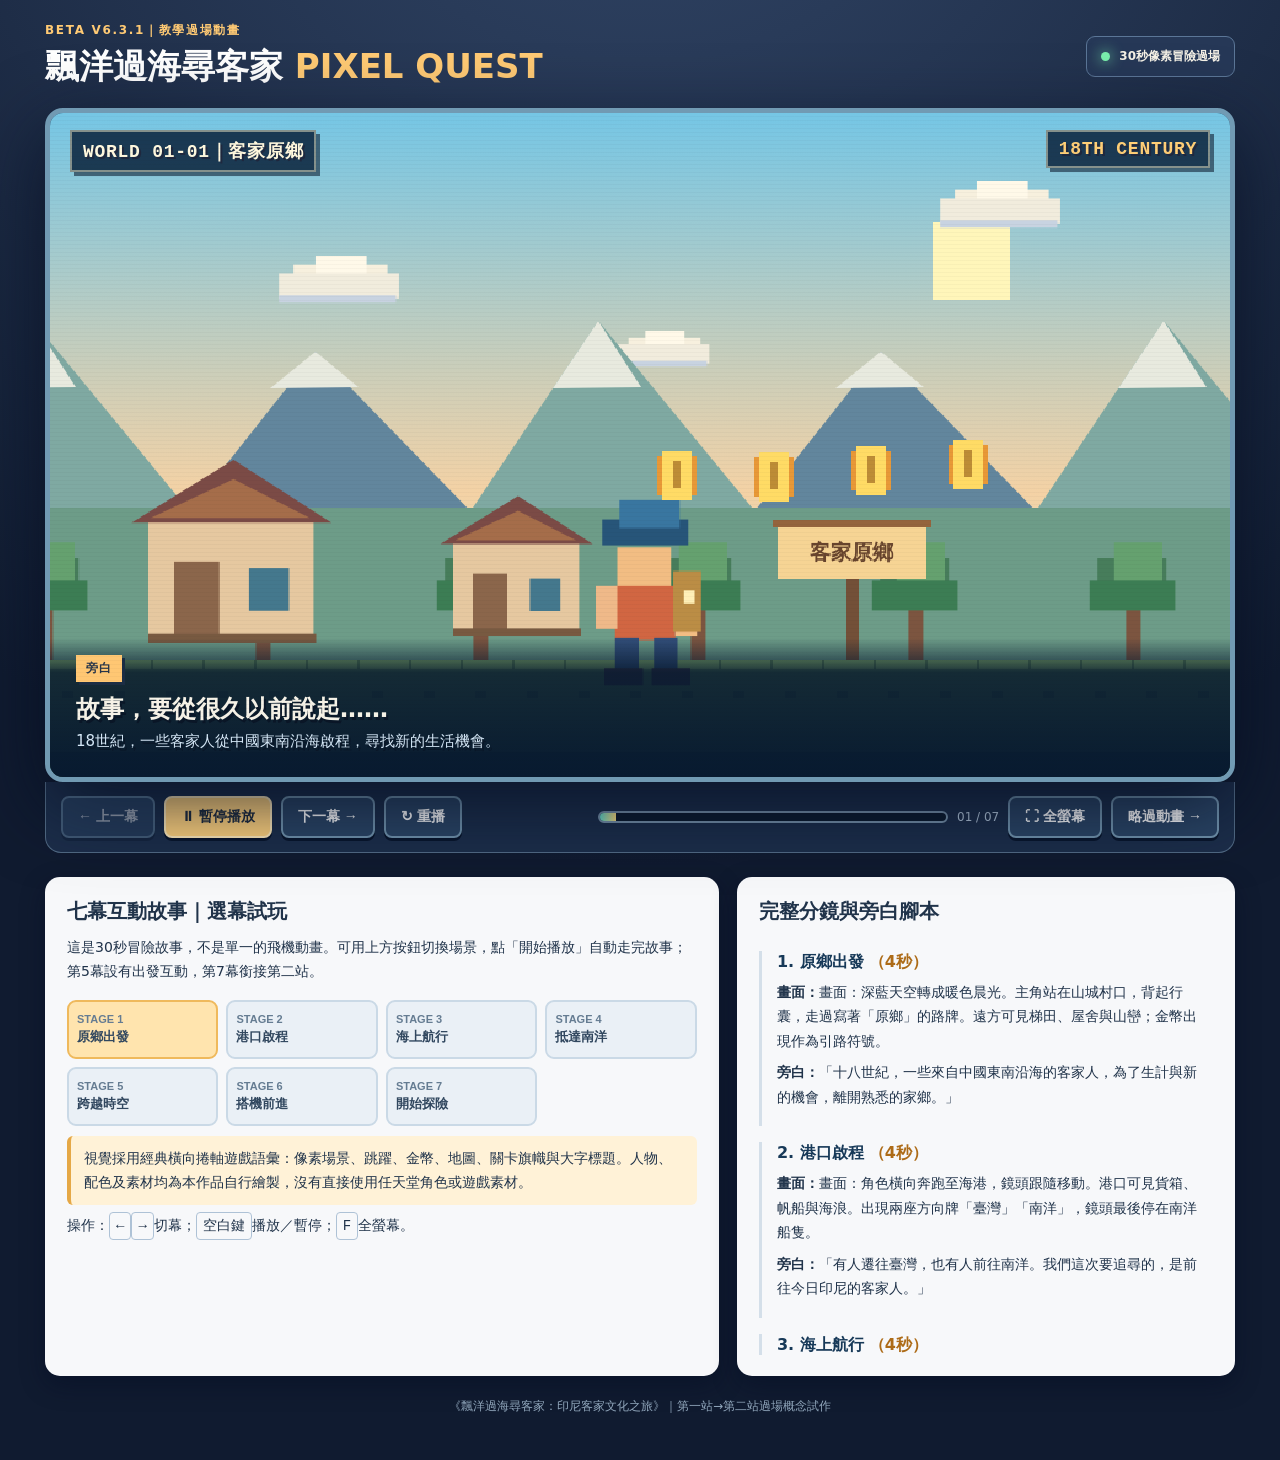
==== journey-pixel.html @ 02c82703 "Add files via upload" ====
<!doctype html><html lang="zh-Hant"><head><meta charset="utf-8"><meta name="viewport" content="width=device-width, initial-scale=1"><title>飄洋過海尋客家｜像素冒險過場動畫概念版</title><style>
:root{font-family:'Noto Sans TC','Microsoft JhengHei',system-ui,sans-serif;color:#f6f2e7;background:#101b30}*{box-sizing:border-box}body{margin:0;background:radial-gradient(circle at 50% -20%,#34496b,#101b30 62%);min-height:100vh}.shell{max-width:1230px;margin:auto;padding:22px 20px 45px}.top{display:flex;align-items:center;justify-content:space-between;gap:18px;flex-wrap:wrap;margin-bottom:18px}.eyebrow{font-size:12px;letter-spacing:.14em;font-weight:850;color:#ffca74}.top h1{font-size:clamp(23px,3vw,34px);margin:5px 0 0;color:white}.status{display:flex;align-items:center;gap:9px;font-weight:800;font-size:12px;background:#263857;padding:11px 14px;border:1px solid #5b7697;border-radius:9px}.pulse{width:9px;height:9px;border-radius:50%;background:#7af0ad;box-shadow:0 0 14px #7af0ad}.game{border:5px solid #719ab3;border-radius:18px;overflow:hidden;background:#152f4b;box-shadow:0 24px 75px #040c20bb, inset 0 0 0 3px #172d48;position:relative}.game:after{content:"";position:absolute;inset:0;pointer-events:none;background:repeating-linear-gradient(to bottom,transparent 0px,transparent 3px,#080e200e 4px);mix-blend-mode:multiply}canvas{display:block;width:100%;aspect-ratio:16/9;image-rendering:pixelated;image-rendering:crisp-edges}.hud{position:absolute;left:20px;right:20px;top:17px;display:flex;justify-content:space-between;align-items:flex-start;gap:14px;pointer-events:none}.hud strong,.hud span{background:#102b44e6;border:2px solid #fff4cd77;padding:7px 11px;color:#fff8de;text-shadow:2px 2px #1f283e;font-weight:900;font-size:clamp(10px,1.65vw,18px);box-shadow:4px 4px #10203599}.labeltime{color:#ffcf77!important}.bottom-overlay{position:absolute;bottom:0;left:0;right:0;padding:17px 26px 24px;background:linear-gradient(transparent,#071a30d9 25%,#081a30 100%);pointer-events:none}.subtitle-name{display:inline-block;background:#ffc773;color:#27354a;font-size:12px;font-weight:950;letter-spacing:.08em;padding:5px 10px;margin-bottom:8px;box-shadow:3px 3px #1b2d44}.subtitle{font-size:clamp(16px,2.1vw,24px);font-weight:900;line-height:1.6;min-height:42px;text-shadow:2px 3px #0a1627}.subtitle small{display:block;font-size:clamp(12px,1.25vw,15px);font-weight:500;color:#d6e8f7}.pixel{font-family:'Courier New','Microsoft JhengHei',monospace;letter-spacing:.04em}.toolbar{background:#1c2e4a;border:1px solid #526b85;border-top:0;border-radius:0 0 16px 16px;padding:14px 15px;display:flex;align-items:center;gap:9px;flex-wrap:wrap}.btn{border:2px solid #7294ae;background:#2b4565;color:#fff;border-radius:8px;min-height:42px;padding:8px 15px;font-size:14px;font-weight:850;cursor:pointer;box-shadow:0 3px #09162c;transition:.1s}.btn:hover{background:#385a7f}.btn:active{transform:translateY(2px);box-shadow:0 1px #09162c}.btn.main{color:#202d3f;background:#ffd27e;border-color:#ffeaba}.btn.main:hover{background:#ffe0a3}.btn:disabled{opacity:.38;cursor:not-allowed}.spacer{flex:1}.progress{flex:2 1 190px;max-width:350px;height:12px;background:#0c1b2e;border:2px solid #7893ac;border-radius:100px;overflow:hidden}.progress>span{display:block;width:0%;height:100%;background:linear-gradient(90deg,#67dfcf,#ffe281)}.tag{color:#b5c9dd;font-size:12px;white-space:nowrap}.optionbox{display:none;position:absolute;bottom:31%;left:50%;transform:translateX(-50%);width:min(90%,590px);background:#102d45ed;border:3px solid #ffe0a0;padding:16px;border-radius:9px;box-shadow:8px 8px #101827aa;z-index:2;text-align:center}.optionbox.show{display:block}.optionbox p{font-weight:900;font-size:18px;margin:0 0 12px}.optionbox button{margin:4px 5px}.section{display:grid;grid-template-columns:minmax(0,1.15fr) minmax(290px,.85fr);gap:18px;margin-top:24px}.panel{background:#f7f8fa;color:#20334a;border-radius:15px;padding:21px 22px;box-shadow:0 9px 25px #030a2066}.panel h2{margin:0 0 10px;font-size:20px}.panel p{line-height:1.75;font-size:14px;margin:7px 0}.scene-buttons{display:grid;grid-template-columns:repeat(4,minmax(0,1fr));gap:8px;margin-top:16px}.scene-buttons button{background:#eaf0f6;border:2px solid #cad9e6;padding:11px 8px;border-radius:9px;font-size:13px;font-weight:850;text-align:left;cursor:pointer;color:#31475f}.scene-buttons button.current{background:#ffe4ae;border-color:#efb95c}.scene-buttons button b{display:block;color:#657c92;font-size:11px;margin-bottom:3px}.script{max-height:420px;overflow:auto;padding-right:5px}.beat{border-left:3px solid #d4dfe9;padding:1px 0 10px 15px;margin:16px 0}.beat b{color:#173958}.beat em{color:#ad6b17;font-style:normal;font-weight:750}.source{color:#91a7bc;font-size:12px;text-align:center;margin:22px 0 0}.key{display:inline-block;padding:1px 6px;border:1px solid #aec2d6;border-radius:4px;font-family:monospace}.note{background:#fff2d7;border-left:4px solid #e5a846;padding:10px 13px;border-radius:6px;margin-top:10px!important}@media(max-width:850px){.section{grid-template-columns:1fr}.scene-buttons{grid-template-columns:repeat(2,1fr)}.bottom-overlay{padding:8px 12px 10px}.subtitle{min-height:0}.hud{top:6px;left:6px;right:6px}.hud strong,.hud span{padding:4px 6px}.toolbar{padding:10px}.optionbox{bottom:32%;padding:10px}.optionbox p{font-size:13px}}

/* 嵌入網站時僅顯示遊戲舞臺與操作列 */
body.embedded{background:#0e1c29;padding:0}.embedded .top,.embedded .section{display:none!important}.embedded .shell{max-width:none;width:100%;margin:0;padding:0}.embedded .game{border-radius:12px}.embedded .toolbar{background:#0d2835;flex-wrap:wrap}.embedded .toolbar .btn{font-size:14px}.embedded .journey-go{background:#f2c17b;color:#143440;border:0;border-radius:8px;padding:10px 18px;font-size:16px;font-weight:800;cursor:pointer}.embedded .journey-go[hidden]{display:none!important} 
</style></head><body><main class="shell"><div class="top"><div><div class="eyebrow">BETA V6.3.1｜教學過場動畫</div><h1>飄洋過海尋客家 <span style="color:#ffca74">PIXEL QUEST</span></h1></div><div class="status"><span class="pulse"></span> 30秒像素冒險過場</div></div><div class="game" id="game"><canvas id="screen" width="960" height="540" aria-label="馬力歐風格的橫向捲軸像素冒險故事動畫"></canvas><div class="hud"><strong class="pixel" id="level">WORLD 01-01｜客家原鄉</strong><span class="labeltime pixel" id="worldtime">18TH CENTURY</span></div><div class="optionbox" id="optionbox"><p>準備跨越時空了嗎？</p><button class="btn main" id="continueBtn">✈ 出發，尋找印尼客家！</button></div><div class="bottom-overlay"><div class="subtitle-name" id="speaker">旁白</div><div class="subtitle" id="subtitle">從家鄉出發，一起走進跨海的客家故事。<small>一段從18世紀到今天的旅程，即將開始。</small></div></div></div><div class="toolbar"><button class="btn" id="prev">← 上一幕</button><button class="btn main" id="play">▶ 開始播放</button><button class="btn" id="next">下一幕 →</button><button class="btn" id="restart">↻ 重播</button><span class="spacer"></span><div class="progress" title="場景播放進度"><span id="bar"></span></div><span class="tag" id="counter">01 / 07</span><button class="btn" id="full">⛶ 全螢幕</button><button class="journey-go" id="journeyGo" hidden>開始探險！ →</button><button class="btn" id="journeySkipIn">略過動畫 →</button></div><div class="section"><section class="panel"><h2>七幕互動故事｜選幕試玩</h2><p>這是30秒冒險故事，不是單一的飛機動畫。可用上方按鈕切換場景，點「開始播放」自動走完故事；第5幕設有出發互動，第7幕銜接第二站。</p><div class="scene-buttons" id="sceneButtons"></div><p class="note">視覺採用經典橫向捲軸遊戲語彙：像素場景、跳躍、金幣、地圖、關卡旗幟與大字標題。人物、配色及素材均為本作品自行繪製，沒有直接使用任天堂角色或遊戲素材。</p><p>操作：<span class="key">←</span><span class="key">→</span>切幕；<span class="key">空白鍵</span>播放／暫停；<span class="key">F</span>全螢幕。</p></section><section class="panel"><h2>完整分鏡與旁白腳本</h2><div class="script" id="script"></div></section></div><p class="source">《飄洋過海尋客家：印尼客家文化之旅》｜第一站→第二站過場概念試作</p></main><script>
(()=>{'use strict';const canvas=document.getElementById('screen'),ctx=canvas.getContext('2d');ctx.imageSmoothingEnabled=false;const $=id=>document.getElementById(id);const durations=[4000,4200,4200,4200,4000,4500,4900];const scenes=[
{world:'WORLD 01-01｜客家原鄉',time:'18TH CENTURY',short:'原鄉出發',speaker:'旁白',title:'故事，要從很久以前說起……',sub:'18世紀，一些客家人從中國東南沿海啟程，尋找新的生活機會。',script:'畫面：深藍天空轉成暖色晨光。主角站在山城村口，背起行囊，走過寫著「原鄉」的路牌。遠方可見梯田、屋舍與山巒；金幣出現作為引路符號。',voice:'十八世紀，一些來自中國東南沿海的客家人，為了生計與新的機會，離開熟悉的家鄉。'},
{world:'WORLD 01-02｜海港',time:'18TH CENTURY',short:'港口啟程',speaker:'旁白',title:'帶著家鄉的語言，走向大海',sub:'有人往臺灣，也有人前往南洋；這趟故事將跟著前往印尼的人們。',script:'畫面：角色橫向奔跑至海港，鏡頭跟隨移動。港口可見貨箱、帆船與海浪。出現兩座方向牌「臺灣」「南洋」，鏡頭最後停在南洋船隻。',voice:'有人遷往臺灣，也有人前往南洋。我們這次要追尋的，是前往今日印尼的客家人。'},
{world:'WORLD 01-03｜越過海洋',time:'SAILING SOUTH',short:'海上航行',speaker:'旁白',title:'飄洋過海，尋找新生活',sub:'海路遙遠而充滿挑戰。抵達之後，人們還要重新建立生活與社群。',script:'畫面：航船穿過會起伏的像素海浪，飛魚躍出，島嶼在遠方緩緩浮現。雲層與海面分層移動，營造橫向捲軸的速度感。',voice:'跨越漫長的海路，人們來到新的土地，也開始面對不同的環境與生活。'},
{world:'WORLD 01-04｜南洋聚落',time:'WEST BORNEO / BANGKA',short:'抵達南洋',speaker:'旁白',title:'從落腳謀生，到形成聚落',sub:'採礦、經商與日常交流，讓客家社群在不同地方逐漸發展。',script:'畫面：帆船靠岸，像素角色走向南洋街市。畫面由空地陸續長出住屋、街道、店鋪與採礦工具；出現「客話」「聚落」「交流」三枚漂浮金幣。',voice:'抵達南洋後，許多人從事採礦、經商等工作，形成聚落，也與當地不同族群往來。'},
{world:'WORLD 02-00｜時空轉換',time:'18TH CENTURY → TODAY',short:'跨越時空',speaker:'旁白',title:'轉眼間，來到了今天……',sub:'幾個世紀過去，當年的移民故事留下了哪些文化與語言？',script:'畫面：場景按下暫停鍵，像素鐘錶快速轉動，老街逐格變成現代城市。畫面中央依序跳出「18世紀」「19世紀」「20世紀」「今天」，然後出現發光的傳送門與飛機。',voice:'時間來到今天。客家人的語言與文化，在印尼經歷了哪些延續、改變和融合？'},
{world:'WORLD 02-01｜飛往印尼',time:'BOARDING NOW',short:'搭機前進',speaker:'冒險任務',title:'現代的我們，換個方式出發！',sub:'搭上飛機，親自去看看印尼的客家文化吧！',script:'畫面：機場登機門與飛機出現。玩家按下「出發」後，飛機沿著弧形路線穿過雲朵，畫面顯示「臺灣→印尼」。這是現代課堂旅行，與前四幕的歷史移民路線明確區隔。',voice:'現在，我們不必乘帆船跨海。搭上飛機，一起去印尼，尋找客家的故事！'},
{world:'WORLD 02-02｜探險開始',time:'QUEST START!',short:'開始探險',speaker:'任務開始',title:'前往印尼，找尋客家！',sub:'開始探險！ 下一站：〈行讀客家世界：印尼客家之旅〉',script:'畫面：飛機落地，主角跳到印尼街景前，背景呈現廟宇、街市與棕櫚樹。三枚大金幣依序亮起：「語言」「生活」「文化」。最後出現「QUEST START!」及金色旗幟，預留「進入第二站」操作。',voice:'前往印尼，找尋客家！準備好了嗎？我們的文化探險，現在開始！'}
];let current=0,playing=false,elapsed=0,last=0,frame=0,optionReady=false;let stars=Array.from({length:32},(_,i)=>({x:(i*79+73)%960,y:(i*53+42)%235}));function rect(x,y,w,h,c){ctx.fillStyle=c;ctx.fillRect(Math.round(x),Math.round(y),Math.round(w),Math.round(h))}function poly(pts,c){ctx.fillStyle=c;ctx.beginPath();ctx.moveTo(pts[0][0],pts[0][1]);for(const p of pts.slice(1))ctx.lineTo(p[0],p[1]);ctx.closePath();ctx.fill()}function text(s,x,y,size=25,color='#fff',stroke='#17334b',align='left'){ctx.font=`900 ${size}px "Microsoft JhengHei",sans-serif`;ctx.textAlign=align;ctx.lineWidth=5;ctx.strokeStyle=stroke;ctx.strokeText(s,x,y);ctx.fillStyle=color;ctx.fillText(s,x,y);ctx.textAlign='left'}function cloud(x,y,scale=1){ctx.save();ctx.translate(x,y);ctx.scale(scale,scale);rect(14,9,90,23,'#f7f0de');rect(35,0,49,33,'#fff9e9');rect(0,17,115,24,'#f1ecdd');rect(0,38,112,7,'#c8d3e1');ctx.restore()}function sky(dark=false){let g=ctx.createLinearGradient(0,0,0,430);if(dark){g.addColorStop(0,'#15395d');g.addColorStop(1,'#438fa8')}else{g.addColorStop(0,'#75c6e5');g.addColorStop(.72,'#f4d2a5');g.addColorStop(1,'#cde2cd')}ctx.fillStyle=g;ctx.fillRect(0,0,960,540);rect(718,89,63,63,dark?'#f5c16f':'#fff6ba');for(let i=0;i<5;i++)cloud(((i*269+80-frame*.32*(i%2+1))%1270+1270)%1270-150,55+i%3*61,.65+(i%2)*.2)}function mountains(){for(let i=0;i<5;i++){let x=i*230-120-(frame*.2%230);poly([[x,333],[x+110,169+i%2*25],[x+245,333]],i%2?'#62869d':'#7fa9a2');poly([[x+73,224],[x+110,169+i%2*25],[x+145,223]],'#e8eadf')}rect(0,321,960,140,'#6d9c88')}function floor(type='grass'){rect(0,445,960,95,type==='sand'?'#cfb27e':'#618953');for(let x=0;x<960;x+=42){rect(x,445,40,7,type==='sand'?'#edcc8a':'#8cb86d');rect(x+10,470,9,6,type==='sand'?'#b59365':'#4a6a47')}rect(0,520,960,20,'#2e513f')}function hut(x,y,s=1){ctx.save();ctx.translate(x,y);ctx.scale(s,s);rect(0,45,128,90,'#e6c8a0');rect(20,77,35,58,'#8b664b');rect(78,82,31,33,'#44788d');poly([[-13,47],[66,-2],[142,47]],'#7b4b46');poly([[2,43],[66,13],[125,43]],'#a56d4a');rect(0,133,130,7,'#785a41');ctx.restore()}function tree(x,y,s=1,tropical=false){ctx.save();ctx.translate(x,y);ctx.scale(s,s);rect(-7,25,15,84,'#7c5540');if(tropical){for(let j=0;j<6;j++)poly([[0,25],[(j-2.5)*17,-13+(j%2)*8],[(j-2.5)*24,-4]],'#3b955d');rect(-5,21,12,11,'#5bb277')}else{rect(-36,-25,70,44,'#477d5b');rect(-19,-41,49,54,'#65a16f');rect(-44,-2,87,30,'#3c7d54')}ctx.restore()}function coin(x,y,phase=0,r=16){const dy=Math.sin(frame*.045+phase)*6;rect(x-r,y-r+dy,r*2,r*2,'#e89837');rect(x-r+4,y-r-4+dy,r*2-8,r*2+8,'#ffdb65');rect(x-3,y-r+4+dy,6,r+6,'#bd8c36')}function character(x,y,scale=1){ctx.save();ctx.translate(x,y+Math.abs(Math.sin(frame*.14))*-8);ctx.scale(scale,scale);rect(-13,-56,25,24,'#f2bd83');rect(-20,-69,40,12,'#275579');rect(-12,-78,28,13,'#3976a0');rect(-14,-38,28,25,'#d16642');rect(-23,-38,10,20,'#efb989');rect(14,-35,10,20,'#f2bd83');rect(-14,-14,11,18,'#324e79');rect(4,-14,11,18,'#324e79');rect(-19,0,18,8,'#422f40');rect(3,0,18,8,'#422f40');rect(13,-45,13,28,'#bb8d45');rect(18,-36,5,6,'#fff0b7');ctx.restore()}function sign(x,y,title){rect(x,y,10,93,'#735038');rect(x-56,y-17,121,44,'#f6d494');rect(x-60,y-21,129,6,'#94643d');text(title,x+4,y+11,17,'#67442d','#f6d494','center')}function water(){rect(0,335,960,205,'#2a789e');for(let i=0;i<20;i++){const x=(i*89-frame*1.2)%1120;const y=360+(i%6)*27;rect(x,y,55+(i%3)*12,5,'#76c6d7');rect(x+15,y+8,28,4,'#4d9dbd')}}function boat(x,y,s=1){ctx.save();ctx.translate(x,y);ctx.scale(s,s);poly([[-126,25],[121,25],[88,65],[-84,65]],'#83583f');rect(-5,-114,7,140,'#69503b');poly([[0,-110],[-103,10],[0,10]],'#f5e3bf');poly([[12,-94],[103,10],[12,10]],'#e3c8a3');rect(-83,68,170,6,'#a9734c');ctx.restore()}function shipModern(x,y){ctx.save();ctx.translate(x,y);rect(-65,-22,115,17,'#f2f3ed');poly([[50,-22],[102,-7],[65,5],[-65,5]],'#e9f1ec');poly([[-15,-15],[-45,-65],[-24,-65],[17,-14]],'#cddfdc');rect(-31,-18,12,5,'#397d9b');rect(-12,-18,12,5,'#397d9b');rect(15,-18,12,5,'#397d9b');poly([[-48,-1],[-65,28],[-45,28],[-17,0]],'#8cc5be');ctx.restore()}function palm(x,y,s=1){tree(x,y,s,true)}function market(){sky();for(let i=0;i<4;i++)palm(70+i*284-(frame*.15%100),345+i%2*35,.9);rect(0,426,960,114,'#bbac7f');hut(140,295,.75);hut(610,270,1);rect(424,340,150,92,'#f3ba72');rect(408,321,183,28,'#b6544c');rect(422,351,154,8,'#f7dc93');for(let i=0;i<3;i++)rect(445+i*35,385,20,45,'#6a5940');for(let i=0;i<6;i++)coin(200+i*101,305+i%2*20,i)}function sceneDraw(t){const p=t/durations[current];ctx.save();ctx.clearRect(0,0,960,540);if(current===0){sky();mountains();for(let i=0;i<7;i++)tree(i*177-(frame*.2%180),382,.8);floor();hut(80,284,1.05);hut(328,313,.8);sign(648,352,'客家原鄉');character(390+Math.min(260,p*300),454,1.75);for(let i=0;i<4;i++)coin(510+i*79,290, i);}
if(current===1){sky();rect(0,370,960,90,'#c4a87d');water();rect(0,428,570,112,'#bd9870');for(let i=0;i<9;i++)rect(i*60,428,11,112,'#7c634b');boat(704-Math.max(0,p-.65)*100,335,.93);character(140+p*310,426,1.55);sign(176,335,'臺灣');sign(390,335,'南洋');for(let i=0;i<4;i++)coin(230+i*100,276,i);}
if(current===2){sky(true);water();for(let i=0;i<3;i++){cloud((i*350-frame*.42)%1280-220,125+i*60,1.25)}boat(350+p*220,325,1.16);for(let i=0;i<5;i++){let x=(i*270+110-frame)%1200;rect(x,400+i%3*34,85,7,'#8cd0d5')}poly([[780-p*60,341],[880-p*60,198],[990-p*60,344]],'#659d7e');for(let i=0;i<4;i++)coin(575+i*65,212,i,12);}
if(current===3){market();character(170+p*280,442,1.45);if(p>.18)text('採金',380,285,22,'#f5e38a');if(p>.36)text('經商',560,287,22,'#f5e38a');if(p>.60){hut(770,310,.68);text('形成聚落',735,284,20,'#fff1bf')} }
if(current===4){sky(true);market();let curtain=Math.max(0,Math.sin(p*Math.PI*3))*0.30;rect(0,0,960,540,`rgba(19,42,78,${curtain})`);const clockX=475,clockY=228;ctx.lineWidth=14;ctx.strokeStyle='#f6d490';ctx.beginPath();ctx.arc(clockX,clockY,89,0,Math.PI*2);ctx.stroke();rect(clockX-4,clockY-60,8,64,'#fff2c2');ctx.save();ctx.translate(clockX,clockY);ctx.rotate(p*13*Math.PI);rect(-4,-7,8,68,'#fff2c2');ctx.restore();text(['18世紀','19世紀','20世紀','今天'][Math.min(3,Math.floor(p*4))],475,374,48,'#ffdf85','#173552','center');for(let i=0;i<8;i++)coin(100+i*106,168+(i%2)*20,i,12);}
if(current===5){sky();rect(0,375,960,165,'#b6a891');rect(0,415,960,125,'#7b8790');for(let i=0;i<11;i++)rect(i*110-20,473,54,8,'#fff4cf');rect(70,272,292,117,'#dae3dd');rect(68,258,296,20,'#527e9a');text('臺灣出發',215,326,27,'#2b5875','#e6e8df','center');let flyX=p<.40?440:p<.6?440+(p-.4)*1000:640+(p-.6)*580;let flyY=p<.40?380:380-(p-.4)*330;shipModern(flyX,flyY);if(p>.5){text('TAIWAN  →  INDONESIA',495,210,27,'#fff1ad','#32526a','center');for(let i=0;i<5;i++)cloud((i*270-frame*2)%1400-200,95+i%3*63,.6)}character(370,411,1.2);}
if(current===6){market();text('QUEST START!',484,160,68,'#ffda74','#24394b','center');for(let i=0;i<3;i++){coin(325+i*165,246,i,23);text(['語言','生活','文化'][i],325+i*165,302,22,'#fff8cf','#21506b','center')}character(250+Math.sin(frame*.06)*16,445,1.8);rect(754,273,12,155,'#fff6d7');rect(768,275,114,62,'#f0ad64');poly([[882,276],[923,305],[882,336]],'#f0ad64');text('GO!',825,311,26,'#263d55','#f0ad64','center');}ctx.restore()}
function change(n,auto=true){current=Math.min(6,Math.max(0,n));elapsed=0;frame=0;optionReady=false;$('optionbox').classList.remove('show');$('level').textContent=scenes[current].world;$('worldtime').textContent=scenes[current].time;$('speaker').textContent=scenes[current].speaker;$('subtitle').innerHTML=scenes[current].title+`<small>${scenes[current].sub}</small>`;$('counter').textContent=String(current+1).padStart(2,'0')+' / 07';document.querySelectorAll('.scene-buttons button').forEach((b,i)=>b.classList.toggle('current',i===current));$('prev').disabled=current===0;$('next').disabled=current===6;if(auto)play(true);$('journeyGo').hidden=true;updateBar();sceneDraw(0)}function updateBar(){$('bar').style.width=`${(current+elapsed/durations[current])/7*100}%`}function play(flag){playing=flag;$('play').textContent=playing?'⏸ 暫停播放':'▶ 繼續播放'}function animate(timestamp){const dt=Math.min(80,timestamp-(last||timestamp));last=timestamp;if(playing){elapsed+=dt;frame++;if(elapsed>=durations[current]){if(current<6)change(current+1,true);else{elapsed=durations[current];play(false);$('journeyGo').hidden=false;}}}sceneDraw(elapsed);updateBar();requestAnimationFrame(animate)}scenes.forEach((v,i)=>{const b=document.createElement('button');b.innerHTML=`<b>STAGE ${i+1}</b>${v.short}`;b.onclick=()=>change(i,true);$('sceneButtons').appendChild(b);const item=document.createElement('div');item.className='beat';item.innerHTML=`<b>${i+1}. ${v.short}</b> <em>（${Math.round(durations[i]/1000)}秒）</em><p><strong>畫面：</strong>${v.script}</p><p><strong>旁白：</strong>「${v.voice}」</p>`;$('script').appendChild(item)});$('play').onclick=()=>{if(current===5&&optionReady){$('optionbox').classList.remove('show');change(6,true)}else play(!playing)};$('prev').onclick=()=>change(current-1,false);$('next').onclick=()=>change(current+1,false);$('restart').onclick=()=>change(0,true);$('continueBtn').onclick=()=>change(6,true);$('journeyGo').onclick=()=>window.parent.postMessage({type:'hakkaJourneyStart'},'*');$('journeySkipIn').onclick=()=>window.parent.postMessage({type:'hakkaJourneyStart'},'*');$('full').onclick=()=>{const e=$('game');if(!document.fullscreenElement)e.requestFullscreen?.();else document.exitFullscreen?.()};window.addEventListener('keydown',e=>{if(e.target.matches('input,textarea'))return;if(e.key==='ArrowRight'){e.preventDefault();if(current<6)change(current+1,true)}if(e.key==='ArrowLeft'){e.preventDefault();if(current>0)change(current-1,true)}if(e.code==='Space'){e.preventDefault();play(!playing)}if(e.key.toLowerCase()==='f')$('full').click()});change(0,true);requestAnimationFrame(animate);})();
</script><script>if(new URLSearchParams(location.search).has("embed"))document.body.classList.add("embedded");</script></body></html>
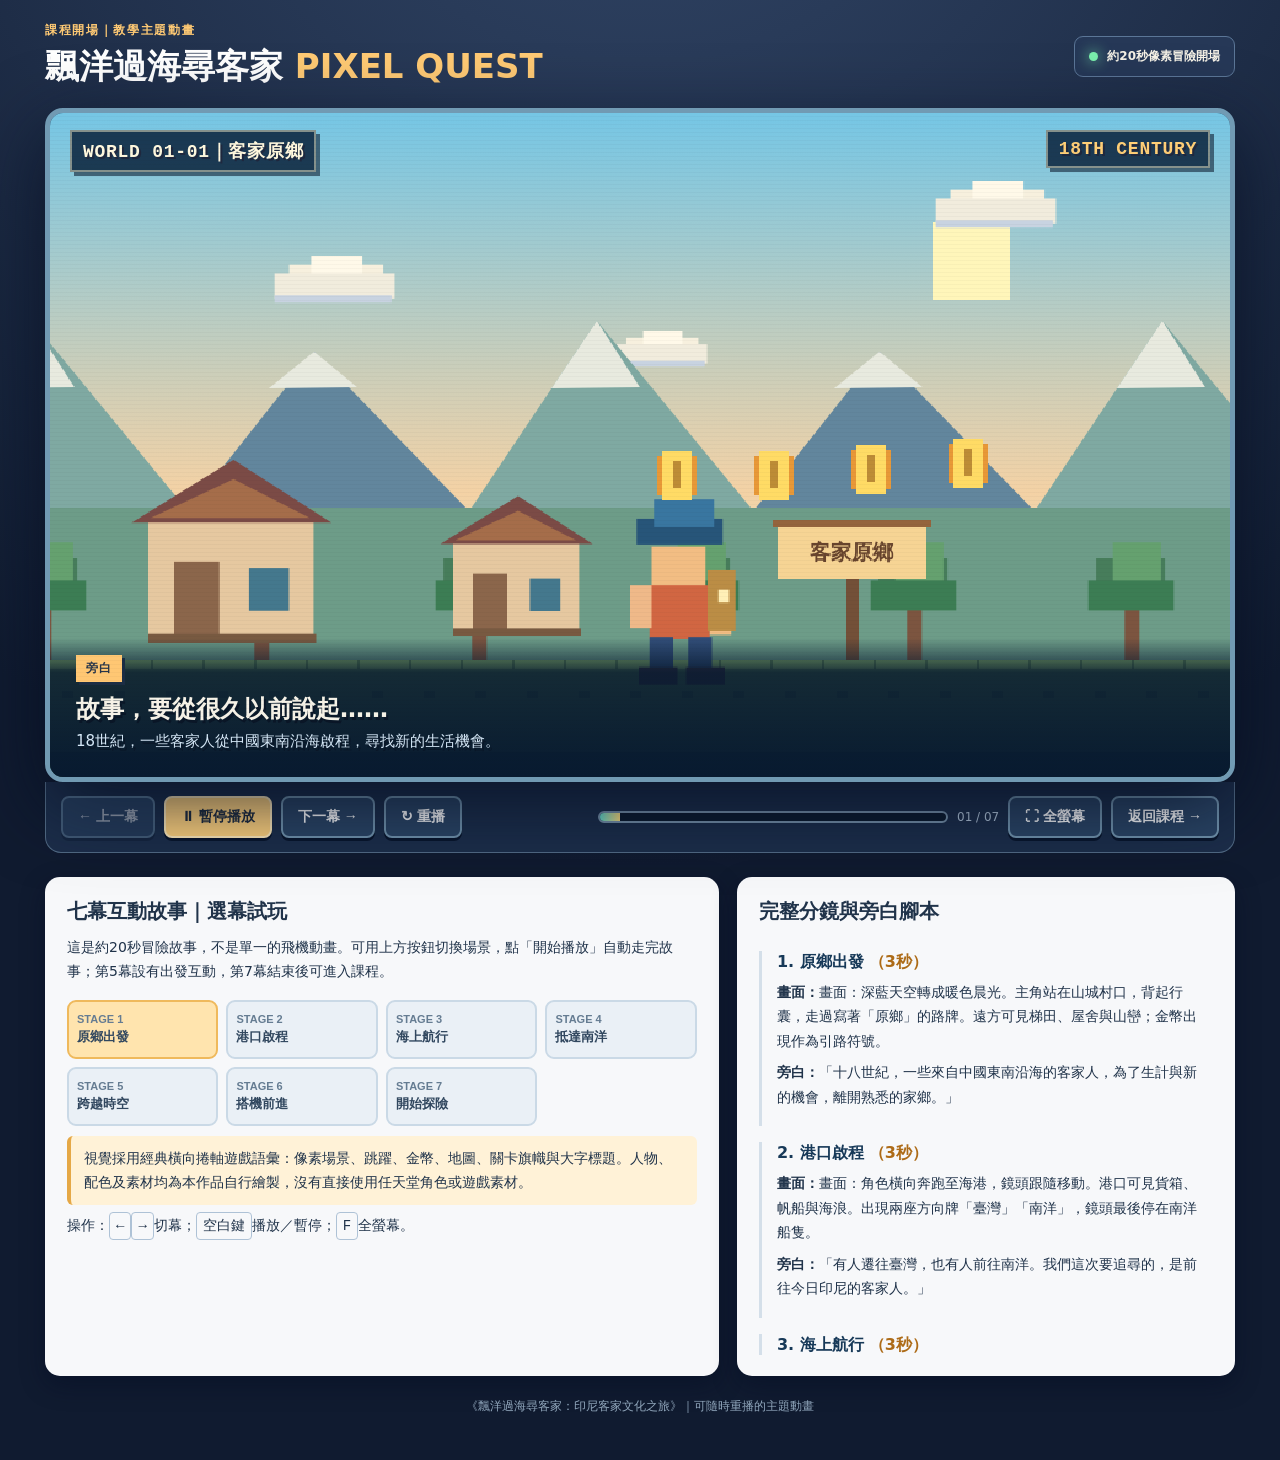
==== commit 6a5dc9e3: "Add files via upload" ====
--- a/journey-pixel.html
+++ b/journey-pixel.html
@@ -1,23 +1,23 @@
-<!doctype html><html lang="zh-Hant"><head><meta charset="utf-8"><meta name="viewport" content="width=device-width, initial-scale=1"><title>飄洋過海尋客家｜像素冒險過場動畫概念版</title><style>
+<!doctype html><html lang="zh-Hant"><head><meta charset="utf-8"><meta name="viewport" content="width=device-width, initial-scale=1"><title>飄洋過海尋客家｜20秒主題開場動畫</title><style>
 :root{font-family:'Noto Sans TC','Microsoft JhengHei',system-ui,sans-serif;color:#f6f2e7;background:#101b30}*{box-sizing:border-box}body{margin:0;background:radial-gradient(circle at 50% -20%,#34496b,#101b30 62%);min-height:100vh}.shell{max-width:1230px;margin:auto;padding:22px 20px 45px}.top{display:flex;align-items:center;justify-content:space-between;gap:18px;flex-wrap:wrap;margin-bottom:18px}.eyebrow{font-size:12px;letter-spacing:.14em;font-weight:850;color:#ffca74}.top h1{font-size:clamp(23px,3vw,34px);margin:5px 0 0;color:white}.status{display:flex;align-items:center;gap:9px;font-weight:800;font-size:12px;background:#263857;padding:11px 14px;border:1px solid #5b7697;border-radius:9px}.pulse{width:9px;height:9px;border-radius:50%;background:#7af0ad;box-shadow:0 0 14px #7af0ad}.game{border:5px solid #719ab3;border-radius:18px;overflow:hidden;background:#152f4b;box-shadow:0 24px 75px #040c20bb, inset 0 0 0 3px #172d48;position:relative}.game:after{content:"";position:absolute;inset:0;pointer-events:none;background:repeating-linear-gradient(to bottom,transparent 0px,transparent 3px,#080e200e 4px);mix-blend-mode:multiply}canvas{display:block;width:100%;aspect-ratio:16/9;image-rendering:pixelated;image-rendering:crisp-edges}.hud{position:absolute;left:20px;right:20px;top:17px;display:flex;justify-content:space-between;align-items:flex-start;gap:14px;pointer-events:none}.hud strong,.hud span{background:#102b44e6;border:2px solid #fff4cd77;padding:7px 11px;color:#fff8de;text-shadow:2px 2px #1f283e;font-weight:900;font-size:clamp(10px,1.65vw,18px);box-shadow:4px 4px #10203599}.labeltime{color:#ffcf77!important}.bottom-overlay{position:absolute;bottom:0;left:0;right:0;padding:17px 26px 24px;background:linear-gradient(transparent,#071a30d9 25%,#081a30 100%);pointer-events:none}.subtitle-name{display:inline-block;background:#ffc773;color:#27354a;font-size:12px;font-weight:950;letter-spacing:.08em;padding:5px 10px;margin-bottom:8px;box-shadow:3px 3px #1b2d44}.subtitle{font-size:clamp(16px,2.1vw,24px);font-weight:900;line-height:1.6;min-height:42px;text-shadow:2px 3px #0a1627}.subtitle small{display:block;font-size:clamp(12px,1.25vw,15px);font-weight:500;color:#d6e8f7}.pixel{font-family:'Courier New','Microsoft JhengHei',monospace;letter-spacing:.04em}.toolbar{background:#1c2e4a;border:1px solid #526b85;border-top:0;border-radius:0 0 16px 16px;padding:14px 15px;display:flex;align-items:center;gap:9px;flex-wrap:wrap}.btn{border:2px solid #7294ae;background:#2b4565;color:#fff;border-radius:8px;min-height:42px;padding:8px 15px;font-size:14px;font-weight:850;cursor:pointer;box-shadow:0 3px #09162c;transition:.1s}.btn:hover{background:#385a7f}.btn:active{transform:translateY(2px);box-shadow:0 1px #09162c}.btn.main{color:#202d3f;background:#ffd27e;border-color:#ffeaba}.btn.main:hover{background:#ffe0a3}.btn:disabled{opacity:.38;cursor:not-allowed}.spacer{flex:1}.progress{flex:2 1 190px;max-width:350px;height:12px;background:#0c1b2e;border:2px solid #7893ac;border-radius:100px;overflow:hidden}.progress>span{display:block;width:0%;height:100%;background:linear-gradient(90deg,#67dfcf,#ffe281)}.tag{color:#b5c9dd;font-size:12px;white-space:nowrap}.optionbox{display:none;position:absolute;bottom:31%;left:50%;transform:translateX(-50%);width:min(90%,590px);background:#102d45ed;border:3px solid #ffe0a0;padding:16px;border-radius:9px;box-shadow:8px 8px #101827aa;z-index:2;text-align:center}.optionbox.show{display:block}.optionbox p{font-weight:900;font-size:18px;margin:0 0 12px}.optionbox button{margin:4px 5px}.section{display:grid;grid-template-columns:minmax(0,1.15fr) minmax(290px,.85fr);gap:18px;margin-top:24px}.panel{background:#f7f8fa;color:#20334a;border-radius:15px;padding:21px 22px;box-shadow:0 9px 25px #030a2066}.panel h2{margin:0 0 10px;font-size:20px}.panel p{line-height:1.75;font-size:14px;margin:7px 0}.scene-buttons{display:grid;grid-template-columns:repeat(4,minmax(0,1fr));gap:8px;margin-top:16px}.scene-buttons button{background:#eaf0f6;border:2px solid #cad9e6;padding:11px 8px;border-radius:9px;font-size:13px;font-weight:850;text-align:left;cursor:pointer;color:#31475f}.scene-buttons button.current{background:#ffe4ae;border-color:#efb95c}.scene-buttons button b{display:block;color:#657c92;font-size:11px;margin-bottom:3px}.script{max-height:420px;overflow:auto;padding-right:5px}.beat{border-left:3px solid #d4dfe9;padding:1px 0 10px 15px;margin:16px 0}.beat b{color:#173958}.beat em{color:#ad6b17;font-style:normal;font-weight:750}.source{color:#91a7bc;font-size:12px;text-align:center;margin:22px 0 0}.key{display:inline-block;padding:1px 6px;border:1px solid #aec2d6;border-radius:4px;font-family:monospace}.note{background:#fff2d7;border-left:4px solid #e5a846;padding:10px 13px;border-radius:6px;margin-top:10px!important}@media(max-width:850px){.section{grid-template-columns:1fr}.scene-buttons{grid-template-columns:repeat(2,1fr)}.bottom-overlay{padding:8px 12px 10px}.subtitle{min-height:0}.hud{top:6px;left:6px;right:6px}.hud strong,.hud span{padding:4px 6px}.toolbar{padding:10px}.optionbox{bottom:32%;padding:10px}.optionbox p{font-size:13px}}
 
 /* 嵌入網站時僅顯示遊戲舞臺與操作列 */
 body.embedded{background:#0e1c29;padding:0}.embedded .top,.embedded .section{display:none!important}.embedded .shell{max-width:none;width:100%;margin:0;padding:0}.embedded .game{border-radius:12px}.embedded .toolbar{background:#0d2835;flex-wrap:wrap}.embedded .toolbar .btn{font-size:14px}.embedded .journey-go{background:#f2c17b;color:#143440;border:0;border-radius:8px;padding:10px 18px;font-size:16px;font-weight:800;cursor:pointer}.embedded .journey-go[hidden]{display:none!important} 
-</style></head><body><main class="shell"><div class="top"><div><div class="eyebrow">BETA V6.3.1｜教學過場動畫</div><h1>飄洋過海尋客家 <span style="color:#ffca74">PIXEL QUEST</span></h1></div><div class="status"><span class="pulse"></span> 30秒像素冒險過場</div></div><div class="game" id="game"><canvas id="screen" width="960" height="540" aria-label="馬力歐風格的橫向捲軸像素冒險故事動畫"></canvas><div class="hud"><strong class="pixel" id="level">WORLD 01-01｜客家原鄉</strong><span class="labeltime pixel" id="worldtime">18TH CENTURY</span></div><div class="optionbox" id="optionbox"><p>準備跨越時空了嗎？</p><button class="btn main" id="continueBtn">✈ 出發，尋找印尼客家！</button></div><div class="bottom-overlay"><div class="subtitle-name" id="speaker">旁白</div><div class="subtitle" id="subtitle">從家鄉出發，一起走進跨海的客家故事。<small>一段從18世紀到今天的旅程，即將開始。</small></div></div></div><div class="toolbar"><button class="btn" id="prev">← 上一幕</button><button class="btn main" id="play">▶ 開始播放</button><button class="btn" id="next">下一幕 →</button><button class="btn" id="restart">↻ 重播</button><span class="spacer"></span><div class="progress" title="場景播放進度"><span id="bar"></span></div><span class="tag" id="counter">01 / 07</span><button class="btn" id="full">⛶ 全螢幕</button><button class="journey-go" id="journeyGo" hidden>開始探險！ →</button><button class="btn" id="journeySkipIn">略過動畫 →</button></div><div class="section"><section class="panel"><h2>七幕互動故事｜選幕試玩</h2><p>這是30秒冒險故事，不是單一的飛機動畫。可用上方按鈕切換場景，點「開始播放」自動走完故事；第5幕設有出發互動，第7幕銜接第二站。</p><div class="scene-buttons" id="sceneButtons"></div><p class="note">視覺採用經典橫向捲軸遊戲語彙：像素場景、跳躍、金幣、地圖、關卡旗幟與大字標題。人物、配色及素材均為本作品自行繪製，沒有直接使用任天堂角色或遊戲素材。</p><p>操作：<span class="key">←</span><span class="key">→</span>切幕；<span class="key">空白鍵</span>播放／暫停；<span class="key">F</span>全螢幕。</p></section><section class="panel"><h2>完整分鏡與旁白腳本</h2><div class="script" id="script"></div></section></div><p class="source">《飄洋過海尋客家：印尼客家文化之旅》｜第一站→第二站過場概念試作</p></main><script>
-(()=>{'use strict';const canvas=document.getElementById('screen'),ctx=canvas.getContext('2d');ctx.imageSmoothingEnabled=false;const $=id=>document.getElementById(id);const durations=[4000,4200,4200,4200,4000,4500,4900];const scenes=[
+</style></head><body><main class="shell"><div class="top"><div><div class="eyebrow">課程開場｜教學主題動畫</div><h1>飄洋過海尋客家 <span style="color:#ffca74">PIXEL QUEST</span></h1></div><div class="status"><span class="pulse"></span> 約20秒像素冒險開場</div></div><div class="game" id="game"><canvas id="screen" width="960" height="540" aria-label="馬力歐風格的橫向捲軸像素冒險故事動畫"></canvas><div class="hud"><strong class="pixel" id="level">WORLD 01-01｜客家原鄉</strong><span class="labeltime pixel" id="worldtime">18TH CENTURY</span></div><div class="optionbox" id="optionbox"><p>準備跨越時空了嗎？</p><button class="btn main" id="continueBtn">✈ 出發，尋找印尼客家！</button></div><div class="bottom-overlay"><div class="subtitle-name" id="speaker">旁白</div><div class="subtitle" id="subtitle">從家鄉出發，一起走進跨海的客家故事。<small>一段從18世紀到今天的旅程，即將開始。</small></div></div></div><div class="toolbar"><button class="btn" id="prev">← 上一幕</button><button class="btn main" id="play">▶ 開始播放</button><button class="btn" id="next">下一幕 →</button><button class="btn" id="restart">↻ 重播</button><span class="spacer"></span><div class="progress" title="場景播放進度"><span id="bar"></span></div><span class="tag" id="counter">01 / 07</span><button class="btn" id="full">⛶ 全螢幕</button><button class="journey-go" id="journeyGo" hidden>進入課程 →</button><button class="btn" id="journeySkipIn">返回課程 →</button></div><div class="section"><section class="panel"><h2>七幕互動故事｜選幕試玩</h2><p>這是約20秒冒險故事，不是單一的飛機動畫。可用上方按鈕切換場景，點「開始播放」自動走完故事；第5幕設有出發互動，第7幕結束後可進入課程。</p><div class="scene-buttons" id="sceneButtons"></div><p class="note">視覺採用經典橫向捲軸遊戲語彙：像素場景、跳躍、金幣、地圖、關卡旗幟與大字標題。人物、配色及素材均為本作品自行繪製，沒有直接使用任天堂角色或遊戲素材。</p><p>操作：<span class="key">←</span><span class="key">→</span>切幕；<span class="key">空白鍵</span>播放／暫停；<span class="key">F</span>全螢幕。</p></section><section class="panel"><h2>完整分鏡與旁白腳本</h2><div class="script" id="script"></div></section></div><p class="source">《飄洋過海尋客家：印尼客家文化之旅》｜可隨時重播的主題動畫</p></main><script>
+(()=>{'use strict';const canvas=document.getElementById('screen'),ctx=canvas.getContext('2d');ctx.imageSmoothingEnabled=false;const $=id=>document.getElementById(id);const PLAYBACK_SPEED=1.5;const durations=[4000,4200,4200,4200,4000,4500,4900];const scenes=[
 {world:'WORLD 01-01｜客家原鄉',time:'18TH CENTURY',short:'原鄉出發',speaker:'旁白',title:'故事，要從很久以前說起……',sub:'18世紀，一些客家人從中國東南沿海啟程，尋找新的生活機會。',script:'畫面：深藍天空轉成暖色晨光。主角站在山城村口，背起行囊，走過寫著「原鄉」的路牌。遠方可見梯田、屋舍與山巒；金幣出現作為引路符號。',voice:'十八世紀，一些來自中國東南沿海的客家人，為了生計與新的機會，離開熟悉的家鄉。'},
 {world:'WORLD 01-02｜海港',time:'18TH CENTURY',short:'港口啟程',speaker:'旁白',title:'帶著家鄉的語言，走向大海',sub:'有人往臺灣，也有人前往南洋；這趟故事將跟著前往印尼的人們。',script:'畫面：角色橫向奔跑至海港，鏡頭跟隨移動。港口可見貨箱、帆船與海浪。出現兩座方向牌「臺灣」「南洋」，鏡頭最後停在南洋船隻。',voice:'有人遷往臺灣，也有人前往南洋。我們這次要追尋的，是前往今日印尼的客家人。'},
 {world:'WORLD 01-03｜越過海洋',time:'SAILING SOUTH',short:'海上航行',speaker:'旁白',title:'飄洋過海，尋找新生活',sub:'海路遙遠而充滿挑戰。抵達之後，人們還要重新建立生活與社群。',script:'畫面：航船穿過會起伏的像素海浪，飛魚躍出，島嶼在遠方緩緩浮現。雲層與海面分層移動，營造橫向捲軸的速度感。',voice:'跨越漫長的海路，人們來到新的土地，也開始面對不同的環境與生活。'},
 {world:'WORLD 01-04｜南洋聚落',time:'WEST BORNEO / BANGKA',short:'抵達南洋',speaker:'旁白',title:'從落腳謀生，到形成聚落',sub:'採礦、經商與日常交流，讓客家社群在不同地方逐漸發展。',script:'畫面：帆船靠岸，像素角色走向南洋街市。畫面由空地陸續長出住屋、街道、店鋪與採礦工具；出現「客話」「聚落」「交流」三枚漂浮金幣。',voice:'抵達南洋後，許多人從事採礦、經商等工作，形成聚落，也與當地不同族群往來。'},
 {world:'WORLD 02-00｜時空轉換',time:'18TH CENTURY → TODAY',short:'跨越時空',speaker:'旁白',title:'轉眼間，來到了今天……',sub:'幾個世紀過去，當年的移民故事留下了哪些文化與語言？',script:'畫面：場景按下暫停鍵，像素鐘錶快速轉動，老街逐格變成現代城市。畫面中央依序跳出「18世紀」「19世紀」「20世紀」「今天」，然後出現發光的傳送門與飛機。',voice:'時間來到今天。客家人的語言與文化，在印尼經歷了哪些延續、改變和融合？'},
 {world:'WORLD 02-01｜飛往印尼',time:'BOARDING NOW',short:'搭機前進',speaker:'冒險任務',title:'現代的我們，換個方式出發！',sub:'搭上飛機，親自去看看印尼的客家文化吧！',script:'畫面：機場登機門與飛機出現。玩家按下「出發」後，飛機沿著弧形路線穿過雲朵，畫面顯示「臺灣→印尼」。這是現代課堂旅行，與前四幕的歷史移民路線明確區隔。',voice:'現在，我們不必乘帆船跨海。搭上飛機，一起去印尼，尋找客家的故事！'},
-{world:'WORLD 02-02｜探險開始',time:'QUEST START!',short:'開始探險',speaker:'任務開始',title:'前往印尼，找尋客家！',sub:'開始探險！ 下一站：〈行讀客家世界：印尼客家之旅〉',script:'畫面：飛機落地，主角跳到印尼街景前，背景呈現廟宇、街市與棕櫚樹。三枚大金幣依序亮起：「語言」「生活」「文化」。最後出現「QUEST START!」及金色旗幟，預留「進入第二站」操作。',voice:'前往印尼，找尋客家！準備好了嗎？我們的文化探險，現在開始！'}
+{world:'WORLD 02-02｜探險開始',time:'QUEST START!',short:'開始探險',speaker:'任務開始',title:'前往印尼，找尋客家！',sub:'開始探險！ 接下來一起走進印尼客家文化之旅。',script:'畫面：飛機落地，主角跳到印尼街景前，背景呈現廟宇、街市與棕櫚樹。三枚大金幣依序亮起：「語言」「生活」「文化」。最後在「行讀客家世界：印尼客家文化之旅」主題字樣下方出現「QUEST START!」及金色旗幟，預留「進入課程」操作。',voice:'前往印尼，找尋客家！準備好了嗎？我們的文化探險，現在開始！'}
 ];let current=0,playing=false,elapsed=0,last=0,frame=0,optionReady=false;let stars=Array.from({length:32},(_,i)=>({x:(i*79+73)%960,y:(i*53+42)%235}));function rect(x,y,w,h,c){ctx.fillStyle=c;ctx.fillRect(Math.round(x),Math.round(y),Math.round(w),Math.round(h))}function poly(pts,c){ctx.fillStyle=c;ctx.beginPath();ctx.moveTo(pts[0][0],pts[0][1]);for(const p of pts.slice(1))ctx.lineTo(p[0],p[1]);ctx.closePath();ctx.fill()}function text(s,x,y,size=25,color='#fff',stroke='#17334b',align='left'){ctx.font=`900 ${size}px "Microsoft JhengHei",sans-serif`;ctx.textAlign=align;ctx.lineWidth=5;ctx.strokeStyle=stroke;ctx.strokeText(s,x,y);ctx.fillStyle=color;ctx.fillText(s,x,y);ctx.textAlign='left'}function cloud(x,y,scale=1){ctx.save();ctx.translate(x,y);ctx.scale(scale,scale);rect(14,9,90,23,'#f7f0de');rect(35,0,49,33,'#fff9e9');rect(0,17,115,24,'#f1ecdd');rect(0,38,112,7,'#c8d3e1');ctx.restore()}function sky(dark=false){let g=ctx.createLinearGradient(0,0,0,430);if(dark){g.addColorStop(0,'#15395d');g.addColorStop(1,'#438fa8')}else{g.addColorStop(0,'#75c6e5');g.addColorStop(.72,'#f4d2a5');g.addColorStop(1,'#cde2cd')}ctx.fillStyle=g;ctx.fillRect(0,0,960,540);rect(718,89,63,63,dark?'#f5c16f':'#fff6ba');for(let i=0;i<5;i++)cloud(((i*269+80-frame*.32*(i%2+1))%1270+1270)%1270-150,55+i%3*61,.65+(i%2)*.2)}function mountains(){for(let i=0;i<5;i++){let x=i*230-120-(frame*.2%230);poly([[x,333],[x+110,169+i%2*25],[x+245,333]],i%2?'#62869d':'#7fa9a2');poly([[x+73,224],[x+110,169+i%2*25],[x+145,223]],'#e8eadf')}rect(0,321,960,140,'#6d9c88')}function floor(type='grass'){rect(0,445,960,95,type==='sand'?'#cfb27e':'#618953');for(let x=0;x<960;x+=42){rect(x,445,40,7,type==='sand'?'#edcc8a':'#8cb86d');rect(x+10,470,9,6,type==='sand'?'#b59365':'#4a6a47')}rect(0,520,960,20,'#2e513f')}function hut(x,y,s=1){ctx.save();ctx.translate(x,y);ctx.scale(s,s);rect(0,45,128,90,'#e6c8a0');rect(20,77,35,58,'#8b664b');rect(78,82,31,33,'#44788d');poly([[-13,47],[66,-2],[142,47]],'#7b4b46');poly([[2,43],[66,13],[125,43]],'#a56d4a');rect(0,133,130,7,'#785a41');ctx.restore()}function tree(x,y,s=1,tropical=false){ctx.save();ctx.translate(x,y);ctx.scale(s,s);rect(-7,25,15,84,'#7c5540');if(tropical){for(let j=0;j<6;j++)poly([[0,25],[(j-2.5)*17,-13+(j%2)*8],[(j-2.5)*24,-4]],'#3b955d');rect(-5,21,12,11,'#5bb277')}else{rect(-36,-25,70,44,'#477d5b');rect(-19,-41,49,54,'#65a16f');rect(-44,-2,87,30,'#3c7d54')}ctx.restore()}function coin(x,y,phase=0,r=16){const dy=Math.sin(frame*.045+phase)*6;rect(x-r,y-r+dy,r*2,r*2,'#e89837');rect(x-r+4,y-r-4+dy,r*2-8,r*2+8,'#ffdb65');rect(x-3,y-r+4+dy,6,r+6,'#bd8c36')}function character(x,y,scale=1){ctx.save();ctx.translate(x,y+Math.abs(Math.sin(frame*.14))*-8);ctx.scale(scale,scale);rect(-13,-56,25,24,'#f2bd83');rect(-20,-69,40,12,'#275579');rect(-12,-78,28,13,'#3976a0');rect(-14,-38,28,25,'#d16642');rect(-23,-38,10,20,'#efb989');rect(14,-35,10,20,'#f2bd83');rect(-14,-14,11,18,'#324e79');rect(4,-14,11,18,'#324e79');rect(-19,0,18,8,'#422f40');rect(3,0,18,8,'#422f40');rect(13,-45,13,28,'#bb8d45');rect(18,-36,5,6,'#fff0b7');ctx.restore()}function sign(x,y,title){rect(x,y,10,93,'#735038');rect(x-56,y-17,121,44,'#f6d494');rect(x-60,y-21,129,6,'#94643d');text(title,x+4,y+11,17,'#67442d','#f6d494','center')}function water(){rect(0,335,960,205,'#2a789e');for(let i=0;i<20;i++){const x=(i*89-frame*1.2)%1120;const y=360+(i%6)*27;rect(x,y,55+(i%3)*12,5,'#76c6d7');rect(x+15,y+8,28,4,'#4d9dbd')}}function boat(x,y,s=1){ctx.save();ctx.translate(x,y);ctx.scale(s,s);poly([[-126,25],[121,25],[88,65],[-84,65]],'#83583f');rect(-5,-114,7,140,'#69503b');poly([[0,-110],[-103,10],[0,10]],'#f5e3bf');poly([[12,-94],[103,10],[12,10]],'#e3c8a3');rect(-83,68,170,6,'#a9734c');ctx.restore()}function shipModern(x,y){ctx.save();ctx.translate(x,y);rect(-65,-22,115,17,'#f2f3ed');poly([[50,-22],[102,-7],[65,5],[-65,5]],'#e9f1ec');poly([[-15,-15],[-45,-65],[-24,-65],[17,-14]],'#cddfdc');rect(-31,-18,12,5,'#397d9b');rect(-12,-18,12,5,'#397d9b');rect(15,-18,12,5,'#397d9b');poly([[-48,-1],[-65,28],[-45,28],[-17,0]],'#8cc5be');ctx.restore()}function palm(x,y,s=1){tree(x,y,s,true)}function market(){sky();for(let i=0;i<4;i++)palm(70+i*284-(frame*.15%100),345+i%2*35,.9);rect(0,426,960,114,'#bbac7f');hut(140,295,.75);hut(610,270,1);rect(424,340,150,92,'#f3ba72');rect(408,321,183,28,'#b6544c');rect(422,351,154,8,'#f7dc93');for(let i=0;i<3;i++)rect(445+i*35,385,20,45,'#6a5940');for(let i=0;i<6;i++)coin(200+i*101,305+i%2*20,i)}function sceneDraw(t){const p=t/durations[current];ctx.save();ctx.clearRect(0,0,960,540);if(current===0){sky();mountains();for(let i=0;i<7;i++)tree(i*177-(frame*.2%180),382,.8);floor();hut(80,284,1.05);hut(328,313,.8);sign(648,352,'客家原鄉');character(390+Math.min(260,p*300),454,1.75);for(let i=0;i<4;i++)coin(510+i*79,290, i);}
 if(current===1){sky();rect(0,370,960,90,'#c4a87d');water();rect(0,428,570,112,'#bd9870');for(let i=0;i<9;i++)rect(i*60,428,11,112,'#7c634b');boat(704-Math.max(0,p-.65)*100,335,.93);character(140+p*310,426,1.55);sign(176,335,'臺灣');sign(390,335,'南洋');for(let i=0;i<4;i++)coin(230+i*100,276,i);}
 if(current===2){sky(true);water();for(let i=0;i<3;i++){cloud((i*350-frame*.42)%1280-220,125+i*60,1.25)}boat(350+p*220,325,1.16);for(let i=0;i<5;i++){let x=(i*270+110-frame)%1200;rect(x,400+i%3*34,85,7,'#8cd0d5')}poly([[780-p*60,341],[880-p*60,198],[990-p*60,344]],'#659d7e');for(let i=0;i<4;i++)coin(575+i*65,212,i,12);}
 if(current===3){market();character(170+p*280,442,1.45);if(p>.18)text('採金',380,285,22,'#f5e38a');if(p>.36)text('經商',560,287,22,'#f5e38a');if(p>.60){hut(770,310,.68);text('形成聚落',735,284,20,'#fff1bf')} }
 if(current===4){sky(true);market();let curtain=Math.max(0,Math.sin(p*Math.PI*3))*0.30;rect(0,0,960,540,`rgba(19,42,78,${curtain})`);const clockX=475,clockY=228;ctx.lineWidth=14;ctx.strokeStyle='#f6d490';ctx.beginPath();ctx.arc(clockX,clockY,89,0,Math.PI*2);ctx.stroke();rect(clockX-4,clockY-60,8,64,'#fff2c2');ctx.save();ctx.translate(clockX,clockY);ctx.rotate(p*13*Math.PI);rect(-4,-7,8,68,'#fff2c2');ctx.restore();text(['18世紀','19世紀','20世紀','今天'][Math.min(3,Math.floor(p*4))],475,374,48,'#ffdf85','#173552','center');for(let i=0;i<8;i++)coin(100+i*106,168+(i%2)*20,i,12);}
 if(current===5){sky();rect(0,375,960,165,'#b6a891');rect(0,415,960,125,'#7b8790');for(let i=0;i<11;i++)rect(i*110-20,473,54,8,'#fff4cf');rect(70,272,292,117,'#dae3dd');rect(68,258,296,20,'#527e9a');text('臺灣出發',215,326,27,'#2b5875','#e6e8df','center');let flyX=p<.40?440:p<.6?440+(p-.4)*1000:640+(p-.6)*580;let flyY=p<.40?380:380-(p-.4)*330;shipModern(flyX,flyY);if(p>.5){text('TAIWAN  →  INDONESIA',495,210,27,'#fff1ad','#32526a','center');for(let i=0;i<5;i++)cloud((i*270-frame*2)%1400-200,95+i%3*63,.6)}character(370,411,1.2);}
-if(current===6){market();text('QUEST START!',484,160,68,'#ffda74','#24394b','center');for(let i=0;i<3;i++){coin(325+i*165,246,i,23);text(['語言','生活','文化'][i],325+i*165,302,22,'#fff8cf','#21506b','center')}character(250+Math.sin(frame*.06)*16,445,1.8);rect(754,273,12,155,'#fff6d7');rect(768,275,114,62,'#f0ad64');poly([[882,276],[923,305],[882,336]],'#f0ad64');text('GO!',825,311,26,'#263d55','#f0ad64','center');}ctx.restore()}
-function change(n,auto=true){current=Math.min(6,Math.max(0,n));elapsed=0;frame=0;optionReady=false;$('optionbox').classList.remove('show');$('level').textContent=scenes[current].world;$('worldtime').textContent=scenes[current].time;$('speaker').textContent=scenes[current].speaker;$('subtitle').innerHTML=scenes[current].title+`<small>${scenes[current].sub}</small>`;$('counter').textContent=String(current+1).padStart(2,'0')+' / 07';document.querySelectorAll('.scene-buttons button').forEach((b,i)=>b.classList.toggle('current',i===current));$('prev').disabled=current===0;$('next').disabled=current===6;if(auto)play(true);$('journeyGo').hidden=true;updateBar();sceneDraw(0)}function updateBar(){$('bar').style.width=`${(current+elapsed/durations[current])/7*100}%`}function play(flag){playing=flag;$('play').textContent=playing?'⏸ 暫停播放':'▶ 繼續播放'}function animate(timestamp){const dt=Math.min(80,timestamp-(last||timestamp));last=timestamp;if(playing){elapsed+=dt;frame++;if(elapsed>=durations[current]){if(current<6)change(current+1,true);else{elapsed=durations[current];play(false);$('journeyGo').hidden=false;}}}sceneDraw(elapsed);updateBar();requestAnimationFrame(animate)}scenes.forEach((v,i)=>{const b=document.createElement('button');b.innerHTML=`<b>STAGE ${i+1}</b>${v.short}`;b.onclick=()=>change(i,true);$('sceneButtons').appendChild(b);const item=document.createElement('div');item.className='beat';item.innerHTML=`<b>${i+1}. ${v.short}</b> <em>（${Math.round(durations[i]/1000)}秒）</em><p><strong>畫面：</strong>${v.script}</p><p><strong>旁白：</strong>「${v.voice}」</p>`;$('script').appendChild(item)});$('play').onclick=()=>{if(current===5&&optionReady){$('optionbox').classList.remove('show');change(6,true)}else play(!playing)};$('prev').onclick=()=>change(current-1,false);$('next').onclick=()=>change(current+1,false);$('restart').onclick=()=>change(0,true);$('continueBtn').onclick=()=>change(6,true);$('journeyGo').onclick=()=>window.parent.postMessage({type:'hakkaJourneyStart'},'*');$('journeySkipIn').onclick=()=>window.parent.postMessage({type:'hakkaJourneyStart'},'*');$('full').onclick=()=>{const e=$('game');if(!document.fullscreenElement)e.requestFullscreen?.();else document.exitFullscreen?.()};window.addEventListener('keydown',e=>{if(e.target.matches('input,textarea'))return;if(e.key==='ArrowRight'){e.preventDefault();if(current<6)change(current+1,true)}if(e.key==='ArrowLeft'){e.preventDefault();if(current>0)change(current-1,true)}if(e.code==='Space'){e.preventDefault();play(!playing)}if(e.key.toLowerCase()==='f')$('full').click()});change(0,true);requestAnimationFrame(animate);})();
+if(current===6){market();text('行讀客家世界：印尼客家文化之旅',484,92,35,'#fff8d8','#17354b','center');text('QUEST START!',484,176,64,'#ffda74','#24394b','center');for(let i=0;i<3;i++){coin(325+i*165,246,i,23);text(['語言','生活','文化'][i],325+i*165,302,22,'#fff8cf','#21506b','center')}character(250+Math.sin(frame*.06)*16,445,1.8);rect(754,273,12,155,'#fff6d7');rect(768,275,114,62,'#f0ad64');poly([[882,276],[923,305],[882,336]],'#f0ad64');text('GO!',825,311,26,'#263d55','#f0ad64','center');}ctx.restore()}
+function change(n,auto=true){current=Math.min(6,Math.max(0,n));elapsed=0;frame=0;optionReady=false;$('optionbox').classList.remove('show');$('level').textContent=scenes[current].world;$('worldtime').textContent=scenes[current].time;$('speaker').textContent=scenes[current].speaker;$('subtitle').innerHTML=scenes[current].title+`<small>${scenes[current].sub}</small>`;$('counter').textContent=String(current+1).padStart(2,'0')+' / 07';document.querySelectorAll('.scene-buttons button').forEach((b,i)=>b.classList.toggle('current',i===current));$('prev').disabled=current===0;$('next').disabled=current===6;if(auto)play(true);$('journeyGo').hidden=true;updateBar();sceneDraw(0)}function updateBar(){$('bar').style.width=`${(current+elapsed/durations[current])/7*100}%`}function play(flag){playing=flag;$('play').textContent=playing?'⏸ 暫停播放':'▶ 繼續播放'}function animate(timestamp){const dt=Math.min(80,timestamp-(last||timestamp));last=timestamp;if(playing){elapsed+=dt*PLAYBACK_SPEED;frame+=PLAYBACK_SPEED;if(elapsed>=durations[current]){if(current<6)change(current+1,true);else{elapsed=durations[current];play(false);$('journeyGo').hidden=false;}}}sceneDraw(elapsed);updateBar();requestAnimationFrame(animate)}scenes.forEach((v,i)=>{const b=document.createElement('button');b.innerHTML=`<b>STAGE ${i+1}</b>${v.short}`;b.onclick=()=>change(i,true);$('sceneButtons').appendChild(b);const item=document.createElement('div');item.className='beat';item.innerHTML=`<b>${i+1}. ${v.short}</b> <em>（${Math.round(durations[i]/1000/PLAYBACK_SPEED)}秒）</em><p><strong>畫面：</strong>${v.script}</p><p><strong>旁白：</strong>「${v.voice}」</p>`;$('script').appendChild(item)});$('play').onclick=()=>{if(current===5&&optionReady){$('optionbox').classList.remove('show');change(6,true)}else play(!playing)};$('prev').onclick=()=>change(current-1,false);$('next').onclick=()=>change(current+1,false);$('restart').onclick=()=>change(0,true);$('continueBtn').onclick=()=>change(6,true);$('journeyGo').onclick=()=>window.parent.postMessage({type:'hakkaJourneyClose'},'*');$('journeySkipIn').onclick=()=>window.parent.postMessage({type:'hakkaJourneyClose'},'*');$('full').onclick=()=>{const e=$('game');if(!document.fullscreenElement)e.requestFullscreen?.();else document.exitFullscreen?.()};window.addEventListener('keydown',e=>{if(e.key==='Escape'){e.preventDefault();window.parent.postMessage({type:'hakkaJourneyClose'},'*');return;}if(e.target.matches('input,textarea'))return;if(e.key==='ArrowRight'){e.preventDefault();if(current<6)change(current+1,true)}if(e.key==='ArrowLeft'){e.preventDefault();if(current>0)change(current-1,true)}if(e.code==='Space'){e.preventDefault();play(!playing)}if(e.key.toLowerCase()==='f')$('full').click()});change(0,true);requestAnimationFrame(animate);})();
 </script><script>if(new URLSearchParams(location.search).has("embed"))document.body.classList.add("embedded");</script></body></html>
